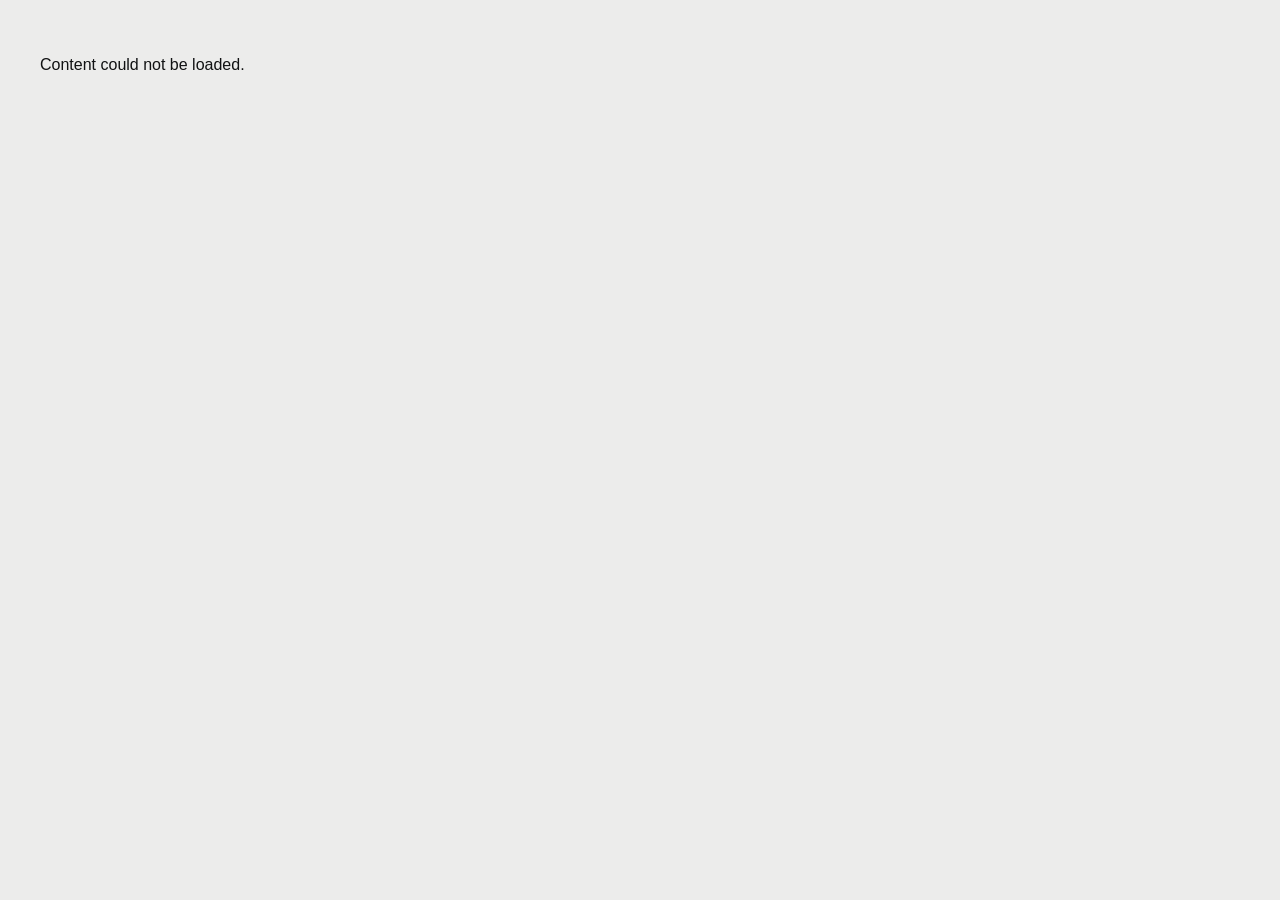
==== index.html @ 420d74ee "Add files via upload" ====
<!doctype html>
<html lang="zh-CN">
  <head>
    <meta charset="UTF-8" />
    <meta name="viewport" content="width=device-width, initial-scale=1.0" />
    <title>竺亦成 · Film & AI Visual Portfolio</title>
    <link rel="stylesheet" href="styles.css" />
  </head>
  <body>
    <div class="desktop-only-message"><span>YICHENG ZHU</span><p>作品集桌面版正在展示中，移动端版本将在下一阶段适配。</p></div>
    <main id="home"></main>
    <script src="app.js"></script>
  </body>
</html>
---- styles.css ----
:root{--paper:#ececeb;--ink:#111213;--muted:#777778;--line:rgba(17,18,19,.14);--red:#c01319;--dark:#101213}*{box-sizing:border-box}html{scroll-behavior:smooth;background:var(--paper)}body{margin:0;background:var(--paper);color:var(--ink);font-family:Arial,"Helvetica Neue","PingFang SC","Microsoft YaHei",sans-serif}a{color:inherit;text-decoration:none}img,video{display:block;width:100%}.grid-lines{background-image:linear-gradient(to right,transparent calc(25% - .5px),var(--line) 25%,transparent calc(25% + .5px)),linear-gradient(to right,transparent calc(50% - .5px),var(--line) 50%,transparent calc(50% + .5px)),linear-gradient(to right,transparent calc(75% - .5px),var(--line) 75%,transparent calc(75% + .5px))}.blur-letter{color:var(--red);text-shadow:0 0 10px rgba(192,19,25,.58)}.site-header{height:82px;padding:0 5.8vw;border-bottom:1px solid var(--line);display:grid;grid-template-columns:1fr auto 1fr;align-items:center;position:sticky;top:0;z-index:30;background-color:rgba(236,236,235,.92);backdrop-filter:blur(16px);font-size:11px;letter-spacing:.28em}.site-name{font-weight:700}.site-header nav{display:flex;gap:34px}.site-header nav a:hover{color:var(--red)}.edition{justify-self:end;color:var(--muted)}.hero{min-height:calc(100vh - 82px);position:relative;padding:7vh 5.8vw 5vh;border-bottom:1px solid var(--line);overflow:hidden}.hero::after{content:"";position:absolute;inset:27% 5.8vw auto auto;width:13vw;height:1px;background:var(--ink)}.hero-kicker,.hero-number,.hero-subtitle,.section-heading p,.project-meta,.project-status,.experience-note,.contact-section>p{font-size:11px;line-height:1.5;letter-spacing:.38em;text-transform:uppercase}.hero-kicker{margin-left:25%}.hero-number{position:absolute;right:5.8vw;top:7vh}.hero h1{margin:14vh 0 0;font-size:clamp(86px,13.4vw,230px);line-height:.78;font-weight:400;letter-spacing:.04em;white-space:nowrap}.hero-bottom{position:absolute;left:5.8vw;right:5.8vw;bottom:9vh;display:grid;grid-template-columns:1fr 1fr;gap:7vw}.hero-subtitle{align-self:end}.hero-intro{max-width:600px}.hero-intro p{margin:0 0 12px;font-size:12px;line-height:1.8;letter-spacing:.15em}.hero-intro p:last-child{color:var(--muted)}.scroll-cue{position:absolute;right:5.8vw;bottom:3vh;font-size:9px;letter-spacing:.3em;color:var(--muted)}.work-section{border-bottom:1px solid var(--line)}.section-heading{min-height:54vh;padding:8vh 5.8vw;border-bottom:1px solid var(--line);position:relative}.section-heading h2{margin:10vh 0 0 25%;font-size:clamp(54px,6.5vw,110px);line-height:.96;font-weight:400;letter-spacing:-.04em}.section-heading span{position:absolute;right:5.8vw;bottom:8vh;font-size:9px;letter-spacing:.32em;color:var(--muted)}.project-card{padding:8vh 5.8vw 10vh;border-bottom:1px solid var(--line);position:relative}.project-index{position:absolute;top:8vh;left:5.8vw;font-size:13px;letter-spacing:.35em}.project-meta{display:flex;justify-content:space-between;padding-left:25%;margin-bottom:26px}.project-visual{display:block;margin-left:12.5%;height:min(60vw,760px);position:relative;overflow:hidden;background:#151719}.project-visual img{width:100%;height:100%;object-fit:cover;transition:transform .8s cubic-bezier(.2,.8,.2,1),filter .5s ease}.project-visual:hover img{transform:scale(1.015);filter:brightness(.78)}.project-hover{position:absolute;inset:auto 26px 24px auto;padding:13px 16px;background:rgba(236,236,235,.94);font-size:9px;letter-spacing:.28em;opacity:0;transform:translateY(8px);transition:.3s ease}.project-visual:hover .project-hover{opacity:1;transform:translateY(0)}.project-copy{margin:42px 0 0 12.5%;display:grid;grid-template-columns:1fr 1fr;gap:8vw}.project-copy h3{margin:12px 0 0;font-size:clamp(48px,6vw,96px);font-weight:400;line-height:.92}.project-title-en{margin:15px 0 0;font-size:11px;letter-spacing:.35em}.project-summary{max-width:580px;font-size:13px;line-height:1.8;letter-spacing:.09em}.project-summary p{margin:0 0 13px}.project-summary p:nth-child(2){color:var(--muted)}.project-role{padding-top:16px;font-size:9px;letter-spacing:.24em;border-top:1px solid var(--line)}.project-status{color:var(--red)}.project-placeholder{width:100%;height:100%;display:flex;align-items:center;justify-content:center;gap:4vw;color:#e6dfd3;background:radial-gradient(circle at 55% 55%,#502016 0,#171312 36%,#090a0a 75%);font-family:"STKaiti","KaiTi",serif;font-size:clamp(62px,10vw,160px);letter-spacing:.05em}.about-section{min-height:108vh;display:grid;grid-template-columns:1fr 1fr 1fr 1fr;padding:8vh 5.8vw;position:relative;border-bottom:1px solid var(--line)}.about-heading{grid-column:1/3}.about-heading>p{font-size:11px;letter-spacing:.38em}.about-heading h2{margin:8vh 0 0;font-size:clamp(56px,6vw,104px);font-weight:400;line-height:.95}.portrait-frame{grid-column:1/2;margin:10vh 2.5vw 0 0;align-self:start}.portrait-frame img{aspect-ratio:3/4;object-fit:cover;filter:grayscale(1)}.about-copy{grid-column:2/4;margin:10vh 3vw 0;max-width:720px}.about-copy>p{font-size:13px;line-height:2;letter-spacing:.13em;margin:0 0 24px}.about-name{font-size:27px!important;letter-spacing:.2em!important}.about-name span{display:block;margin-top:7px;font-family:"Songti SC",serif}.capabilities{display:flex;flex-wrap:wrap;gap:9px;padding-top:20px}.capabilities span{border:1px solid var(--line);padding:11px 13px;font-size:8px;letter-spacing:.2em}.experience-note{grid-column:4;align-self:end;border-top:1px solid var(--ink);padding-top:14px}.experience-note p{letter-spacing:.22em;line-height:1.8}.contact-section{min-height:88vh;padding:8vh 5.8vw;position:relative}.contact-section h2{margin:15vh 0 0;font-size:clamp(70px,10vw,170px);line-height:.88;font-weight:400;letter-spacing:-.04em}.contact-placeholder{position:absolute;right:5.8vw;bottom:9vh;border-bottom:1px solid var(--muted);padding-bottom:8px;font-size:11px;letter-spacing:.28em;color:var(--muted)}.site-footer{height:76px;border-top:1px solid var(--line);padding:0 5.8vw;display:grid;grid-template-columns:1fr 1fr 1fr;align-items:center;font-size:8px;letter-spacing:.26em;color:var(--muted)}.site-footer span:nth-child(2){text-align:center}.site-footer a{text-align:right}.project-page{min-height:100vh;background:var(--paper)}.project-header{height:82px;padding:0 5.8vw;display:grid;grid-template-columns:1fr 1fr 1fr;align-items:center;border-bottom:1px solid var(--line);font-size:9px;letter-spacing:.28em;position:sticky;top:0;z-index:20;background:rgba(236,236,235,.93);backdrop-filter:blur(16px)}.project-header a:nth-child(2){text-align:center}.project-header span{text-align:right;color:var(--muted)}.project-hero{min-height:70vh;padding:7vh 5.8vw;position:relative;border-bottom:1px solid var(--line)}.project-hero-number,.project-hero-status{font-size:10px;letter-spacing:.34em}.project-hero-number{position:absolute;right:5.8vw;top:7vh}.project-hero-status{color:var(--red)}.project-hero h1{margin:14vh 0 0;font-size:clamp(88px,13vw,220px);font-weight:400;line-height:.78;letter-spacing:-.03em}.project-hero-en{margin:28px 0 0;font-size:14px;letter-spacing:.48em}.project-hero-copy{position:absolute;left:55%;right:22%;bottom:7vh;font-size:12px;line-height:1.9;letter-spacing:.1em}.project-hero-copy p{margin:0 0 10px}.project-hero-copy p:last-child{color:var(--muted)}.project-hero-role{position:absolute;right:5.8vw;bottom:7vh;width:13%;font-size:8px;line-height:2;letter-spacing:.22em}.project-feature{padding:7vh 5.8vw;border-bottom:1px solid var(--line)}.project-feature img,.project-feature video{width:100%;max-height:86vh;object-fit:cover;background:#070808}.project-gallery{padding:9vh 5.8vw}.gallery-label{margin-bottom:8vh;font-size:9px;letter-spacing:.35em}.project-gallery figure{margin:0 0 8vh}.project-gallery figure:nth-child(even){margin-left:8%}.project-gallery figure:nth-child(odd){margin-right:8%}.next-project{min-height:60vh;padding:8vh 5.8vw;display:flex;flex-direction:column;justify-content:space-between;border-top:1px solid var(--line)}.next-project p{font-size:9px;letter-spacing:.35em}.next-project a{font-size:clamp(54px,7vw,120px);line-height:.96}.next-project a span{display:block;margin-top:20px;font-size:11px;letter-spacing:.35em;color:var(--muted)}.desktop-only-message{display:none}@media(max-width:1023px){body>main>*:not(.desktop-only-message){display:none!important}.desktop-only-message{display:flex;min-height:100vh;padding:28px;flex-direction:column;justify-content:space-between;font-size:12px;letter-spacing:.16em}.desktop-only-message p{max-width:300px;line-height:2}}@media(prefers-reduced-motion:reduce){html{scroll-behavior:auto}*,*:before,*:after{transition-duration:.01ms!important}}
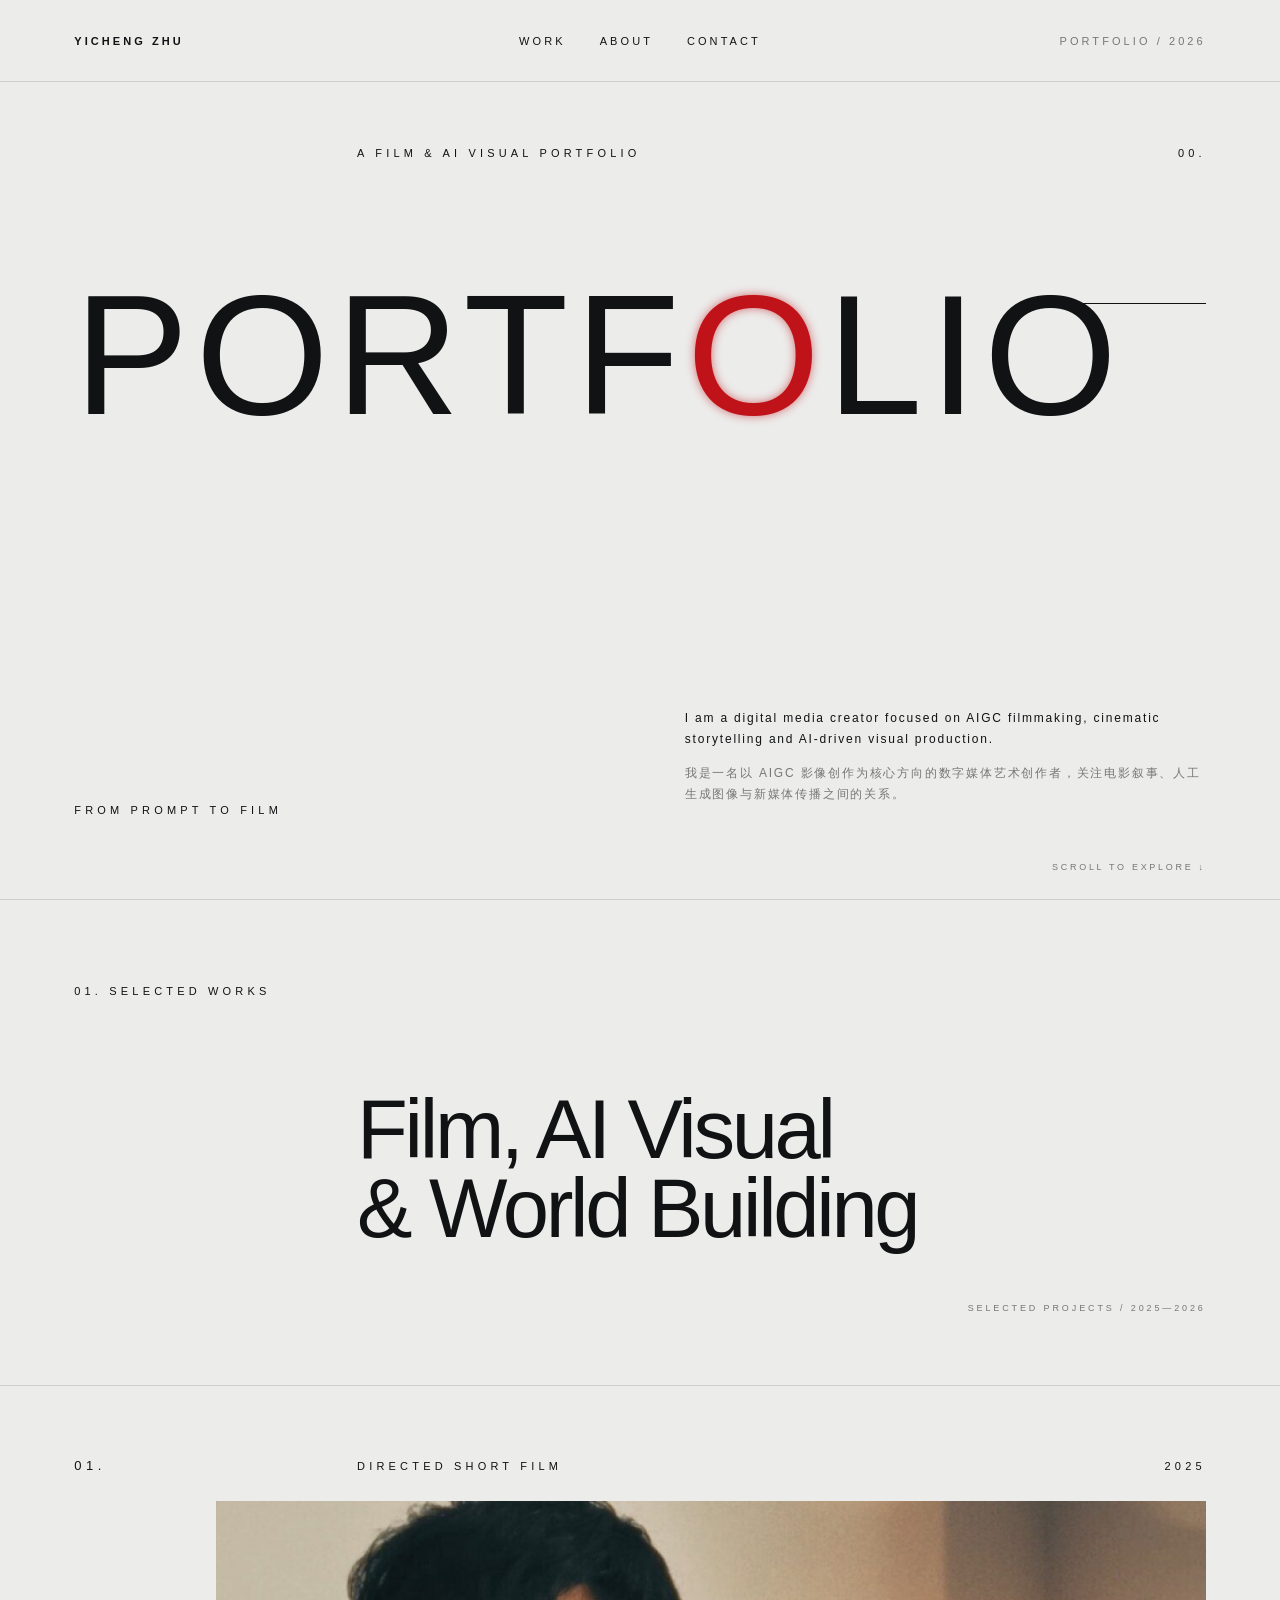
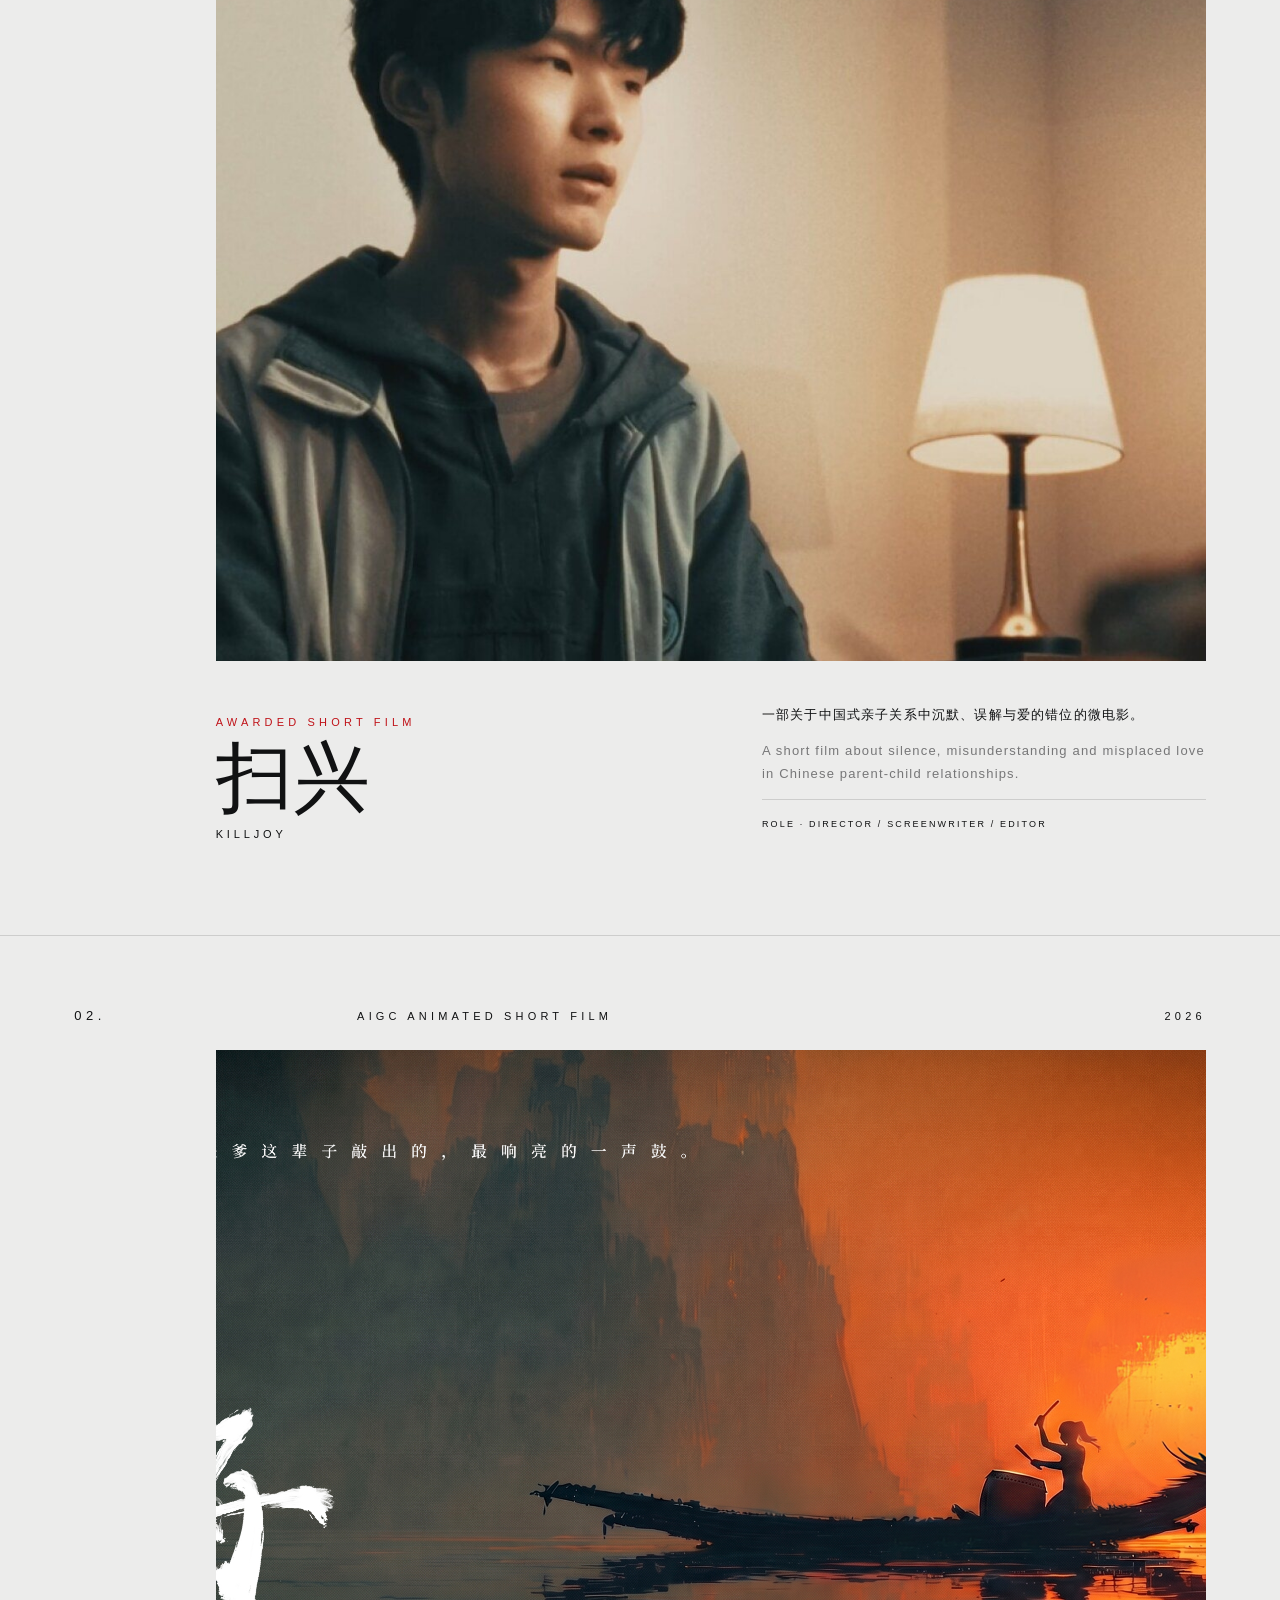
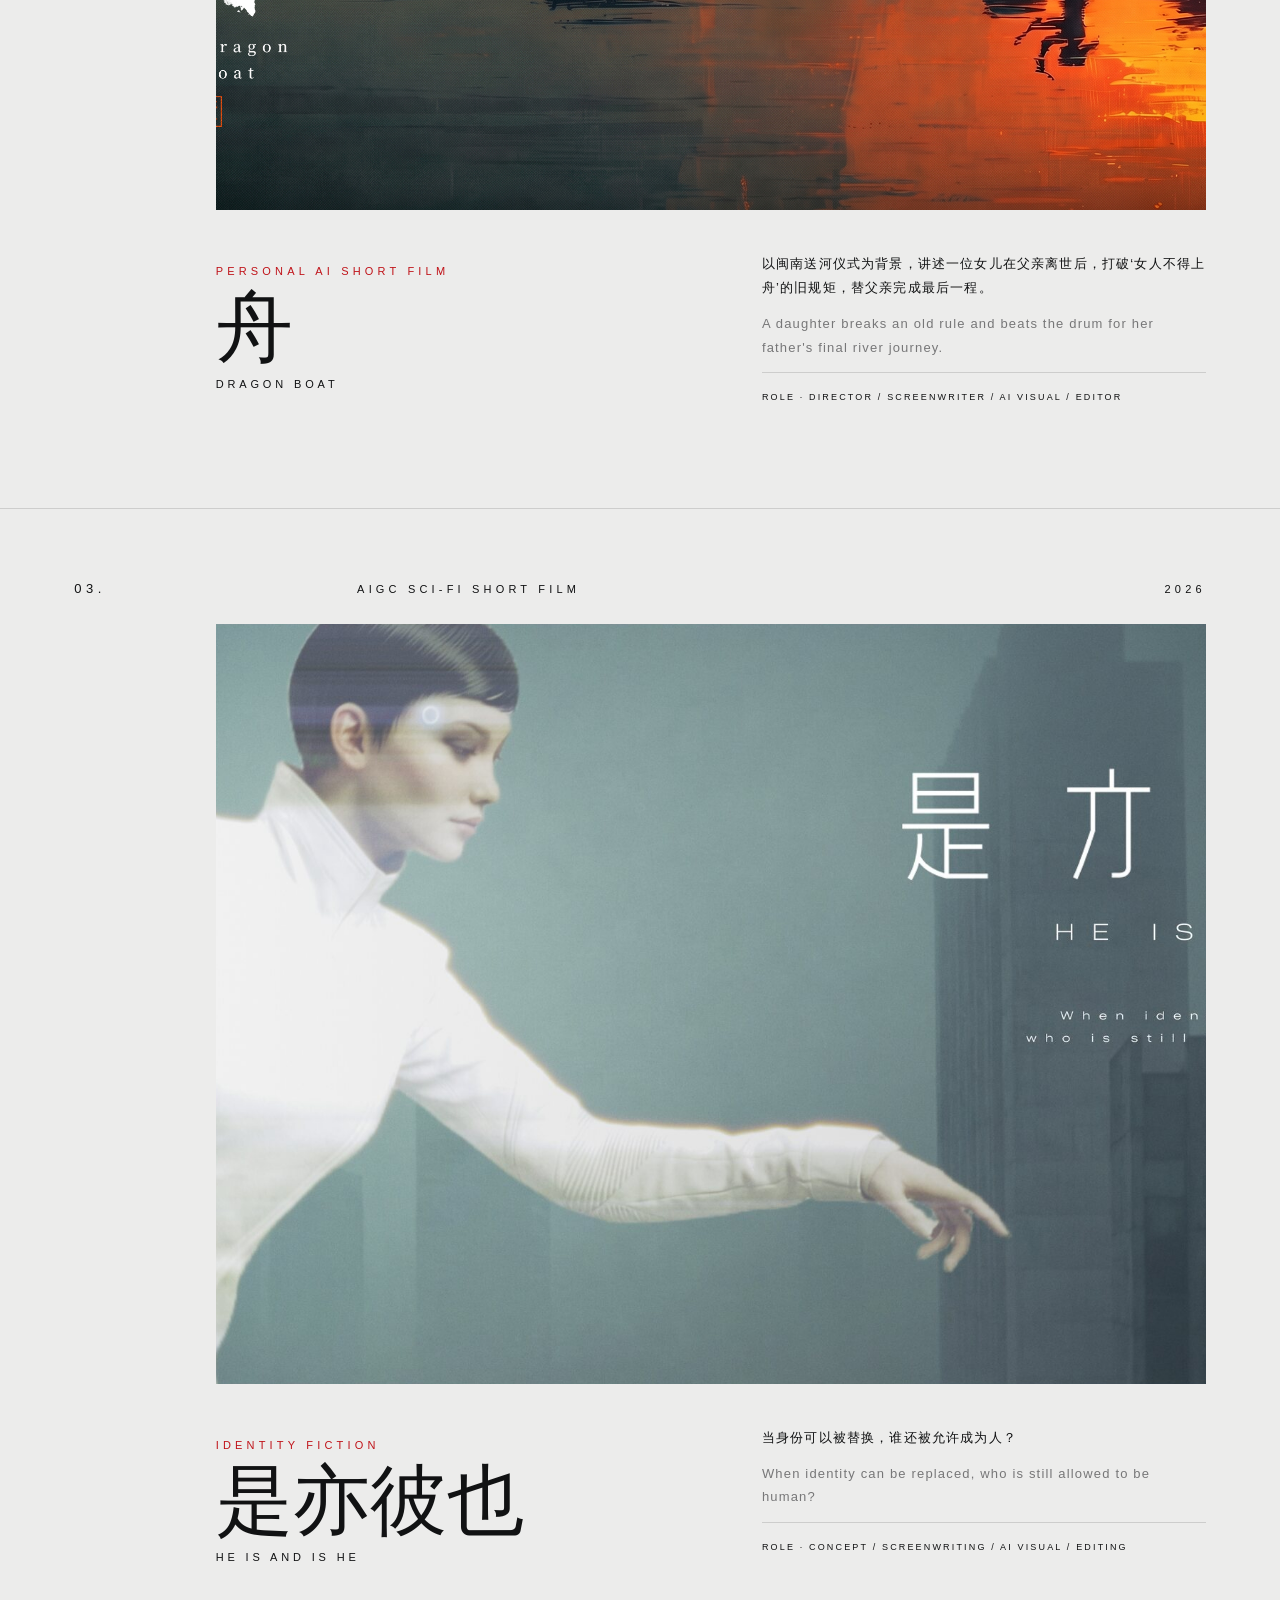
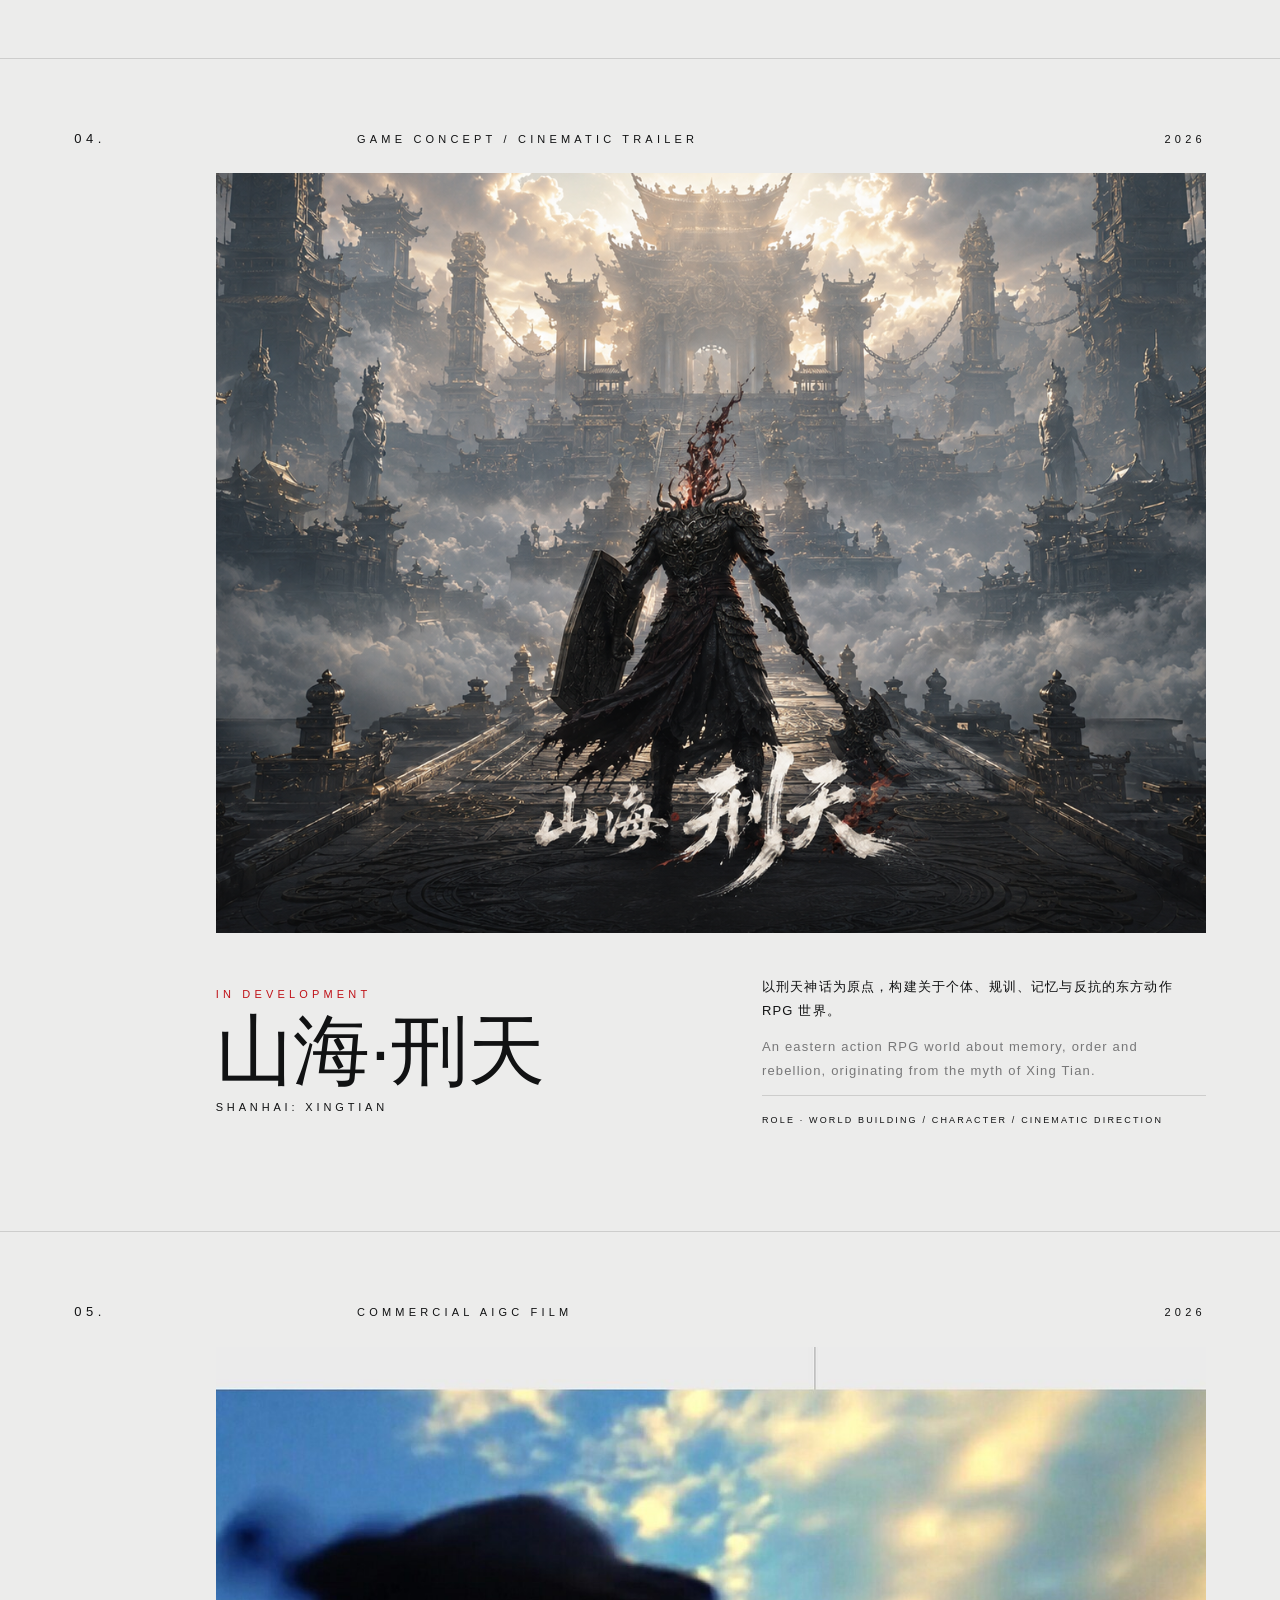
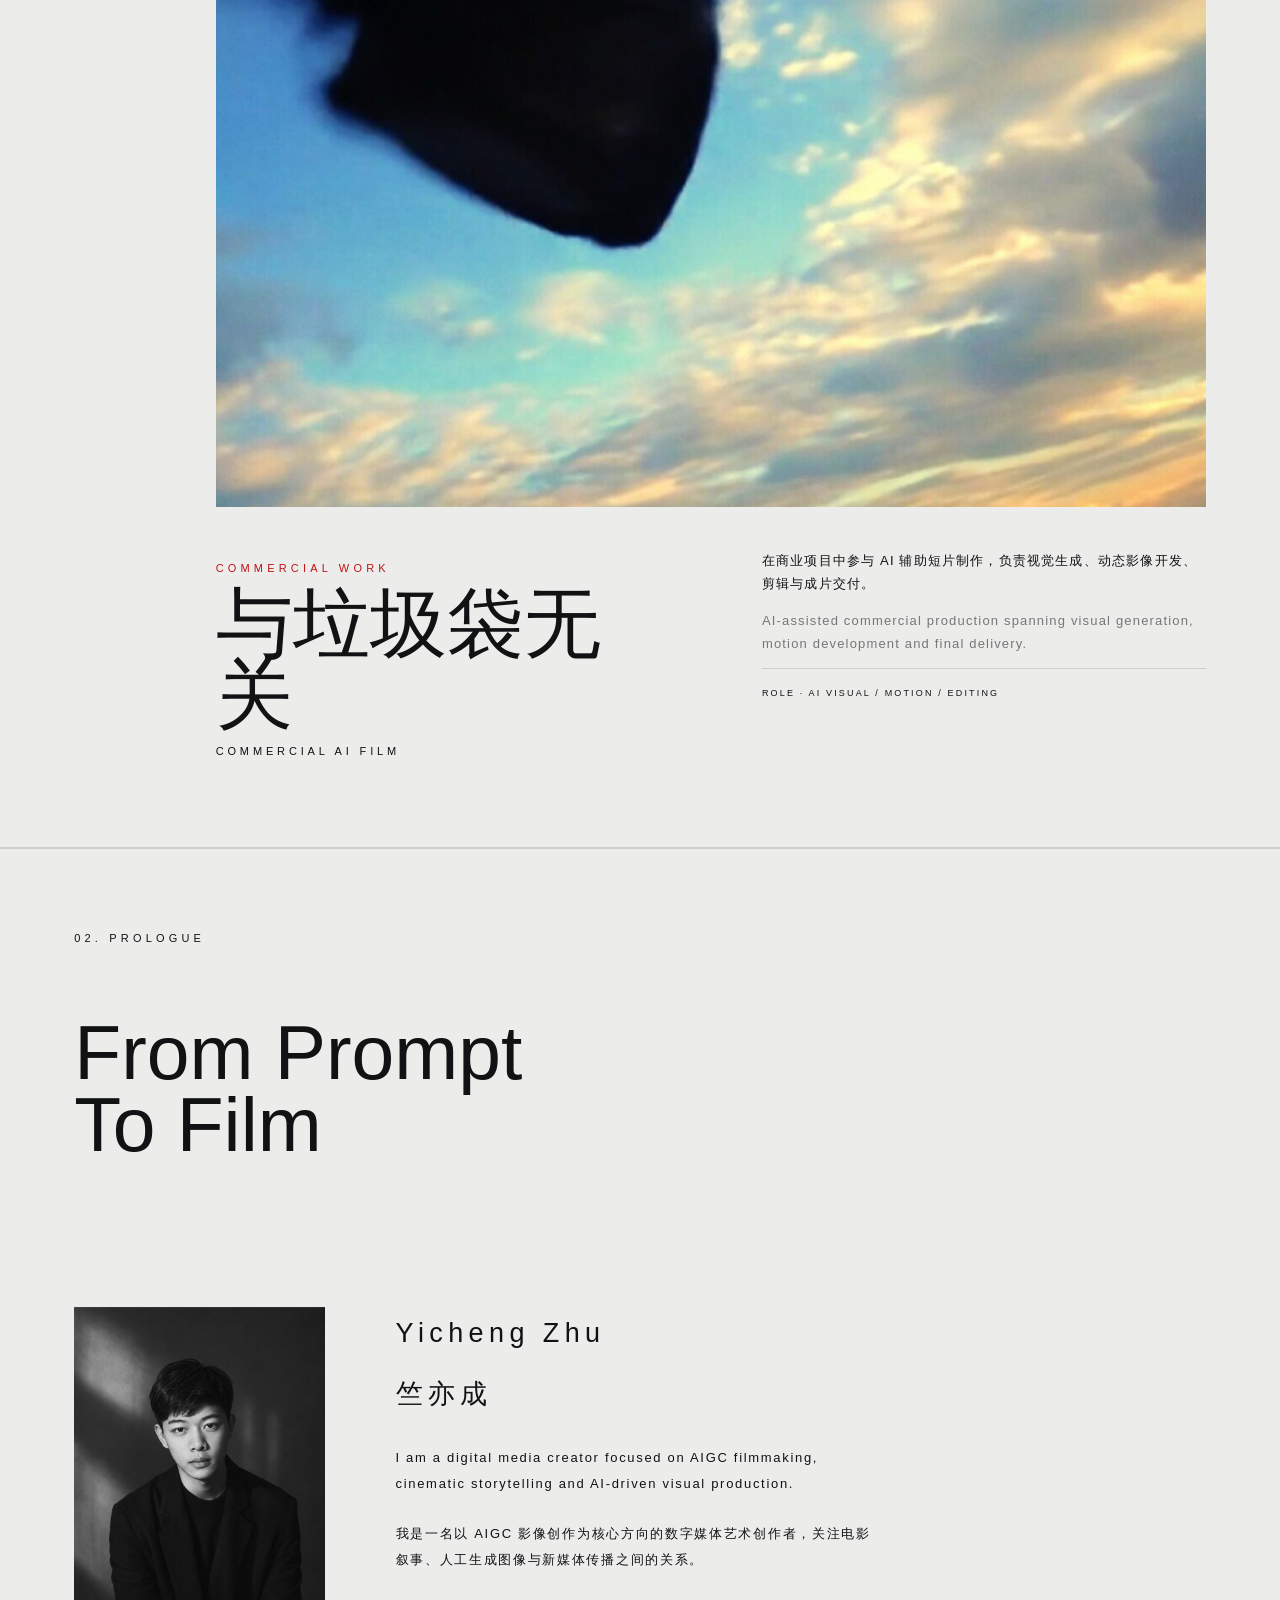
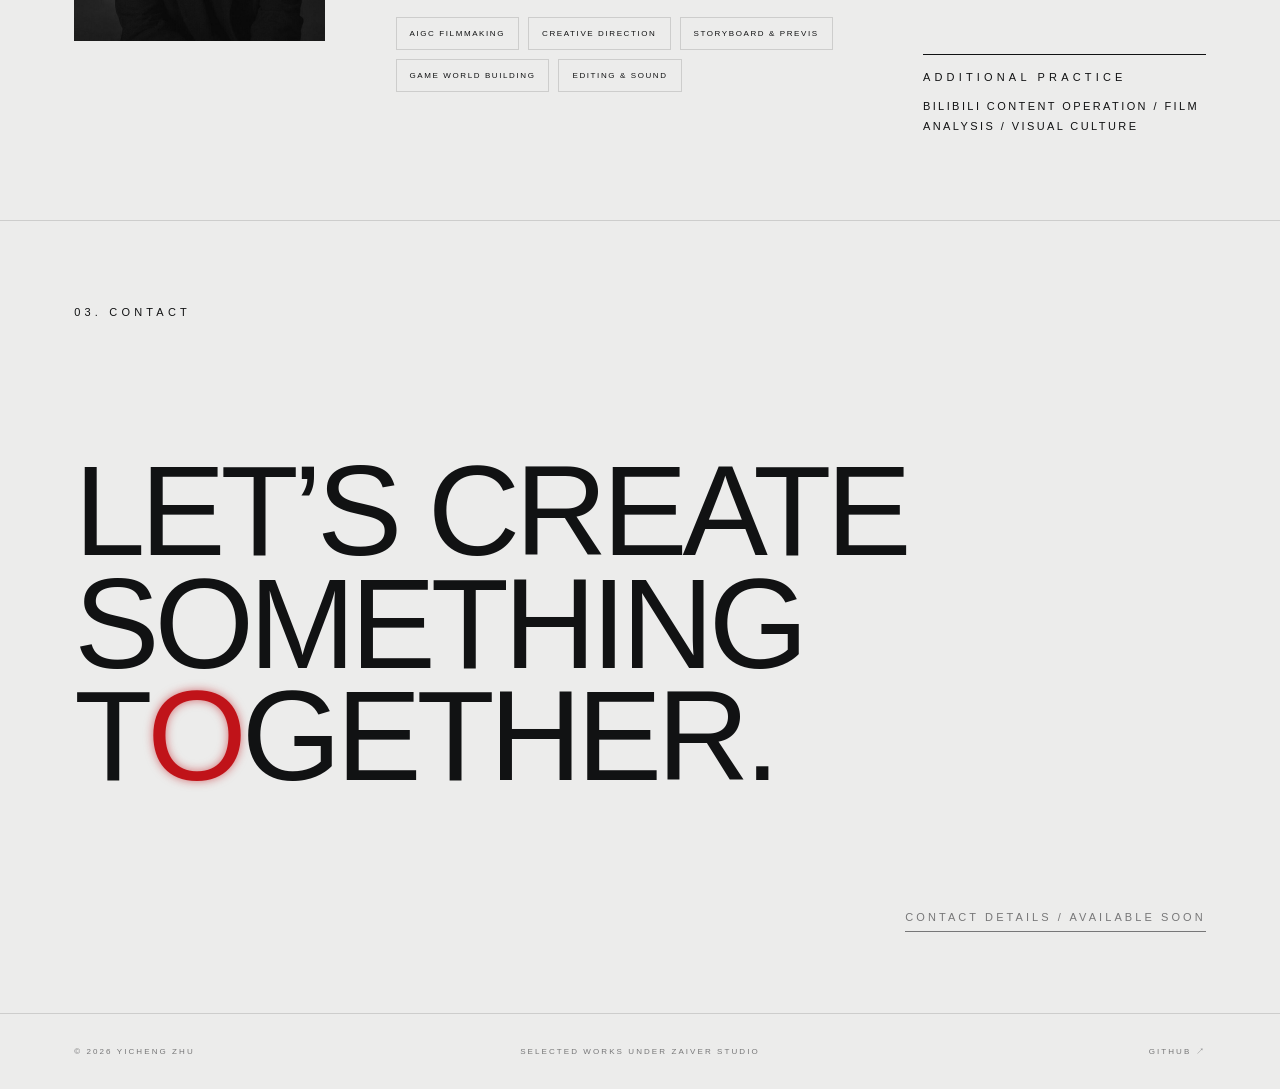
==== commit 4ebe30df: "Update index.html" ====
--- a/index.html
+++ b/index.html
@@ -9,6 +9,6 @@
   <body>
     <div class="desktop-only-message"><span>YICHENG ZHU</span><p>作品集桌面版正在展示中，移动端版本将在下一阶段适配。</p></div>
     <main id="home"></main>
-    <script src="app.js"></script>
+    <script src="app.js?v=2"></script>
   </body>
 </html>
--- a/styles.css
+++ b/styles.css
@@ -1 +1,18 @@
 :root{--paper:#ececeb;--ink:#111213;--muted:#777778;--line:rgba(17,18,19,.14);--red:#c01319;--dark:#101213}*{box-sizing:border-box}html{scroll-behavior:smooth;background:var(--paper)}body{margin:0;background:var(--paper);color:var(--ink);font-family:Arial,"Helvetica Neue","PingFang SC","Microsoft YaHei",sans-serif}a{color:inherit;text-decoration:none}img,video{display:block;width:100%}.grid-lines{background-image:linear-gradient(to right,transparent calc(25% - .5px),var(--line) 25%,transparent calc(25% + .5px)),linear-gradient(to right,transparent calc(50% - .5px),var(--line) 50%,transparent calc(50% + .5px)),linear-gradient(to right,transparent calc(75% - .5px),var(--line) 75%,transparent calc(75% + .5px))}.blur-letter{color:var(--red);text-shadow:0 0 10px rgba(192,19,25,.58)}.site-header{height:82px;padding:0 5.8vw;border-bottom:1px solid var(--line);display:grid;grid-template-columns:1fr auto 1fr;align-items:center;position:sticky;top:0;z-index:30;background-color:rgba(236,236,235,.92);backdrop-filter:blur(16px);font-size:11px;letter-spacing:.28em}.site-name{font-weight:700}.site-header nav{display:flex;gap:34px}.site-header nav a:hover{color:var(--red)}.edition{justify-self:end;color:var(--muted)}.hero{min-height:calc(100vh - 82px);position:relative;padding:7vh 5.8vw 5vh;border-bottom:1px solid var(--line);overflow:hidden}.hero::after{content:"";position:absolute;inset:27% 5.8vw auto auto;width:13vw;height:1px;background:var(--ink)}.hero-kicker,.hero-number,.hero-subtitle,.section-heading p,.project-meta,.project-status,.experience-note,.contact-section>p{font-size:11px;line-height:1.5;letter-spacing:.38em;text-transform:uppercase}.hero-kicker{margin-left:25%}.hero-number{position:absolute;right:5.8vw;top:7vh}.hero h1{margin:14vh 0 0;font-size:clamp(86px,13.4vw,230px);line-height:.78;font-weight:400;letter-spacing:.04em;white-space:nowrap}.hero-bottom{position:absolute;left:5.8vw;right:5.8vw;bottom:9vh;display:grid;grid-template-columns:1fr 1fr;gap:7vw}.hero-subtitle{align-self:end}.hero-intro{max-width:600px}.hero-intro p{margin:0 0 12px;font-size:12px;line-height:1.8;letter-spacing:.15em}.hero-intro p:last-child{color:var(--muted)}.scroll-cue{position:absolute;right:5.8vw;bottom:3vh;font-size:9px;letter-spacing:.3em;color:var(--muted)}.work-section{border-bottom:1px solid var(--line)}.section-heading{min-height:54vh;padding:8vh 5.8vw;border-bottom:1px solid var(--line);position:relative}.section-heading h2{margin:10vh 0 0 25%;font-size:clamp(54px,6.5vw,110px);line-height:.96;font-weight:400;letter-spacing:-.04em}.section-heading span{position:absolute;right:5.8vw;bottom:8vh;font-size:9px;letter-spacing:.32em;color:var(--muted)}.project-card{padding:8vh 5.8vw 10vh;border-bottom:1px solid var(--line);position:relative}.project-index{position:absolute;top:8vh;left:5.8vw;font-size:13px;letter-spacing:.35em}.project-meta{display:flex;justify-content:space-between;padding-left:25%;margin-bottom:26px}.project-visual{display:block;margin-left:12.5%;height:min(60vw,760px);position:relative;overflow:hidden;background:#151719}.project-visual img{width:100%;height:100%;object-fit:cover;transition:transform .8s cubic-bezier(.2,.8,.2,1),filter .5s ease}.project-visual:hover img{transform:scale(1.015);filter:brightness(.78)}.project-hover{position:absolute;inset:auto 26px 24px auto;padding:13px 16px;background:rgba(236,236,235,.94);font-size:9px;letter-spacing:.28em;opacity:0;transform:translateY(8px);transition:.3s ease}.project-visual:hover .project-hover{opacity:1;transform:translateY(0)}.project-copy{margin:42px 0 0 12.5%;display:grid;grid-template-columns:1fr 1fr;gap:8vw}.project-copy h3{margin:12px 0 0;font-size:clamp(48px,6vw,96px);font-weight:400;line-height:.92}.project-title-en{margin:15px 0 0;font-size:11px;letter-spacing:.35em}.project-summary{max-width:580px;font-size:13px;line-height:1.8;letter-spacing:.09em}.project-summary p{margin:0 0 13px}.project-summary p:nth-child(2){color:var(--muted)}.project-role{padding-top:16px;font-size:9px;letter-spacing:.24em;border-top:1px solid var(--line)}.project-status{color:var(--red)}.project-placeholder{width:100%;height:100%;display:flex;align-items:center;justify-content:center;gap:4vw;color:#e6dfd3;background:radial-gradient(circle at 55% 55%,#502016 0,#171312 36%,#090a0a 75%);font-family:"STKaiti","KaiTi",serif;font-size:clamp(62px,10vw,160px);letter-spacing:.05em}.about-section{min-height:108vh;display:grid;grid-template-columns:1fr 1fr 1fr 1fr;padding:8vh 5.8vw;position:relative;border-bottom:1px solid var(--line)}.about-heading{grid-column:1/3}.about-heading>p{font-size:11px;letter-spacing:.38em}.about-heading h2{margin:8vh 0 0;font-size:clamp(56px,6vw,104px);font-weight:400;line-height:.95}.portrait-frame{grid-column:1/2;margin:10vh 2.5vw 0 0;align-self:start}.portrait-frame img{aspect-ratio:3/4;object-fit:cover;filter:grayscale(1)}.about-copy{grid-column:2/4;margin:10vh 3vw 0;max-width:720px}.about-copy>p{font-size:13px;line-height:2;letter-spacing:.13em;margin:0 0 24px}.about-name{font-size:27px!important;letter-spacing:.2em!important}.about-name span{display:block;margin-top:7px;font-family:"Songti SC",serif}.capabilities{display:flex;flex-wrap:wrap;gap:9px;padding-top:20px}.capabilities span{border:1px solid var(--line);padding:11px 13px;font-size:8px;letter-spacing:.2em}.experience-note{grid-column:4;align-self:end;border-top:1px solid var(--ink);padding-top:14px}.experience-note p{letter-spacing:.22em;line-height:1.8}.contact-section{min-height:88vh;padding:8vh 5.8vw;position:relative}.contact-section h2{margin:15vh 0 0;font-size:clamp(70px,10vw,170px);line-height:.88;font-weight:400;letter-spacing:-.04em}.contact-placeholder{position:absolute;right:5.8vw;bottom:9vh;border-bottom:1px solid var(--muted);padding-bottom:8px;font-size:11px;letter-spacing:.28em;color:var(--muted)}.site-footer{height:76px;border-top:1px solid var(--line);padding:0 5.8vw;display:grid;grid-template-columns:1fr 1fr 1fr;align-items:center;font-size:8px;letter-spacing:.26em;color:var(--muted)}.site-footer span:nth-child(2){text-align:center}.site-footer a{text-align:right}.project-page{min-height:100vh;background:var(--paper)}.project-header{height:82px;padding:0 5.8vw;display:grid;grid-template-columns:1fr 1fr 1fr;align-items:center;border-bottom:1px solid var(--line);font-size:9px;letter-spacing:.28em;position:sticky;top:0;z-index:20;background:rgba(236,236,235,.93);backdrop-filter:blur(16px)}.project-header a:nth-child(2){text-align:center}.project-header span{text-align:right;color:var(--muted)}.project-hero{min-height:70vh;padding:7vh 5.8vw;position:relative;border-bottom:1px solid var(--line)}.project-hero-number,.project-hero-status{font-size:10px;letter-spacing:.34em}.project-hero-number{position:absolute;right:5.8vw;top:7vh}.project-hero-status{color:var(--red)}.project-hero h1{margin:14vh 0 0;font-size:clamp(88px,13vw,220px);font-weight:400;line-height:.78;letter-spacing:-.03em}.project-hero-en{margin:28px 0 0;font-size:14px;letter-spacing:.48em}.project-hero-copy{position:absolute;left:55%;right:22%;bottom:7vh;font-size:12px;line-height:1.9;letter-spacing:.1em}.project-hero-copy p{margin:0 0 10px}.project-hero-copy p:last-child{color:var(--muted)}.project-hero-role{position:absolute;right:5.8vw;bottom:7vh;width:13%;font-size:8px;line-height:2;letter-spacing:.22em}.project-feature{padding:7vh 5.8vw;border-bottom:1px solid var(--line)}.project-feature img,.project-feature video{width:100%;max-height:86vh;object-fit:cover;background:#070808}.project-gallery{padding:9vh 5.8vw}.gallery-label{margin-bottom:8vh;font-size:9px;letter-spacing:.35em}.project-gallery figure{margin:0 0 8vh}.project-gallery figure:nth-child(even){margin-left:8%}.project-gallery figure:nth-child(odd){margin-right:8%}.next-project{min-height:60vh;padding:8vh 5.8vw;display:flex;flex-direction:column;justify-content:space-between;border-top:1px solid var(--line)}.next-project p{font-size:9px;letter-spacing:.35em}.next-project a{font-size:clamp(54px,7vw,120px);line-height:.96}.next-project a span{display:block;margin-top:20px;font-size:11px;letter-spacing:.35em;color:var(--muted)}.desktop-only-message{display:none}@media(max-width:1023px){body>main>*:not(.desktop-only-message){display:none!important}.desktop-only-message{display:flex;min-height:100vh;padding:28px;flex-direction:column;justify-content:space-between;font-size:12px;letter-spacing:.16em}.desktop-only-message p{max-width:300px;line-height:2}}@media(prefers-reduced-motion:reduce){html{scroll-behavior:auto}*,*:before,*:after{transition-duration:.01ms!important}}
+/* Interactive layer */
+:root{--pointer-x:50vw;--pointer-y:50vh}
+body{opacity:1;transition:opacity .7s ease}
+body.page-ready{opacity:1}
+.reveal{opacity:0;transform:translateY(28px);transition:opacity .9s ease,transform .9s cubic-bezier(.2,.8,.2,1)}
+.reveal.is-visible{opacity:1;transform:none}
+.project-visual::after{content:"";position:absolute;inset:0;background:linear-gradient(115deg,transparent 30%,rgba(255,255,255,.22) 48%,transparent 64%);transform:translateX(-120%);transition:transform .9s ease;pointer-events:none}
+.project-visual:hover::after{transform:translateX(120%)}
+.project-visual img{transform:translate(calc(var(--mx,0) * -8px),calc(var(--my,0) * -8px)) scale(1.02);transition:transform .7s cubic-bezier(.2,.8,.2,1),filter .5s ease}
+.project-visual:hover img{transform:translate(calc(var(--mx,0) * -12px),calc(var(--my,0) * -12px)) scale(1.06);filter:brightness(.7)}
+.external-film{min-height:min(60vw,760px);display:flex;flex-direction:column;align-items:center;justify-content:center;gap:24px;background:#111;color:#ececeb;transition:background .4s ease}
+.external-film:hover{background:var(--red)}
+.external-film span{font-size:9px;letter-spacing:.35em;color:rgba(236,236,235,.55)}
+.external-film strong{font-size:clamp(48px,7vw,110px);font-weight:400;letter-spacing:-.04em}
+.media-placeholder{position:relative;display:block;min-height:min(60vw,760px);overflow:hidden}
+.media-placeholder>span{position:absolute;right:24px;bottom:20px;padding:12px 14px;background:rgba(236,236,235,.94);font-size:9px;letter-spacing:.25em}
+.media-placeholder:hover .project-placeholder{filter:brightness(.8)}
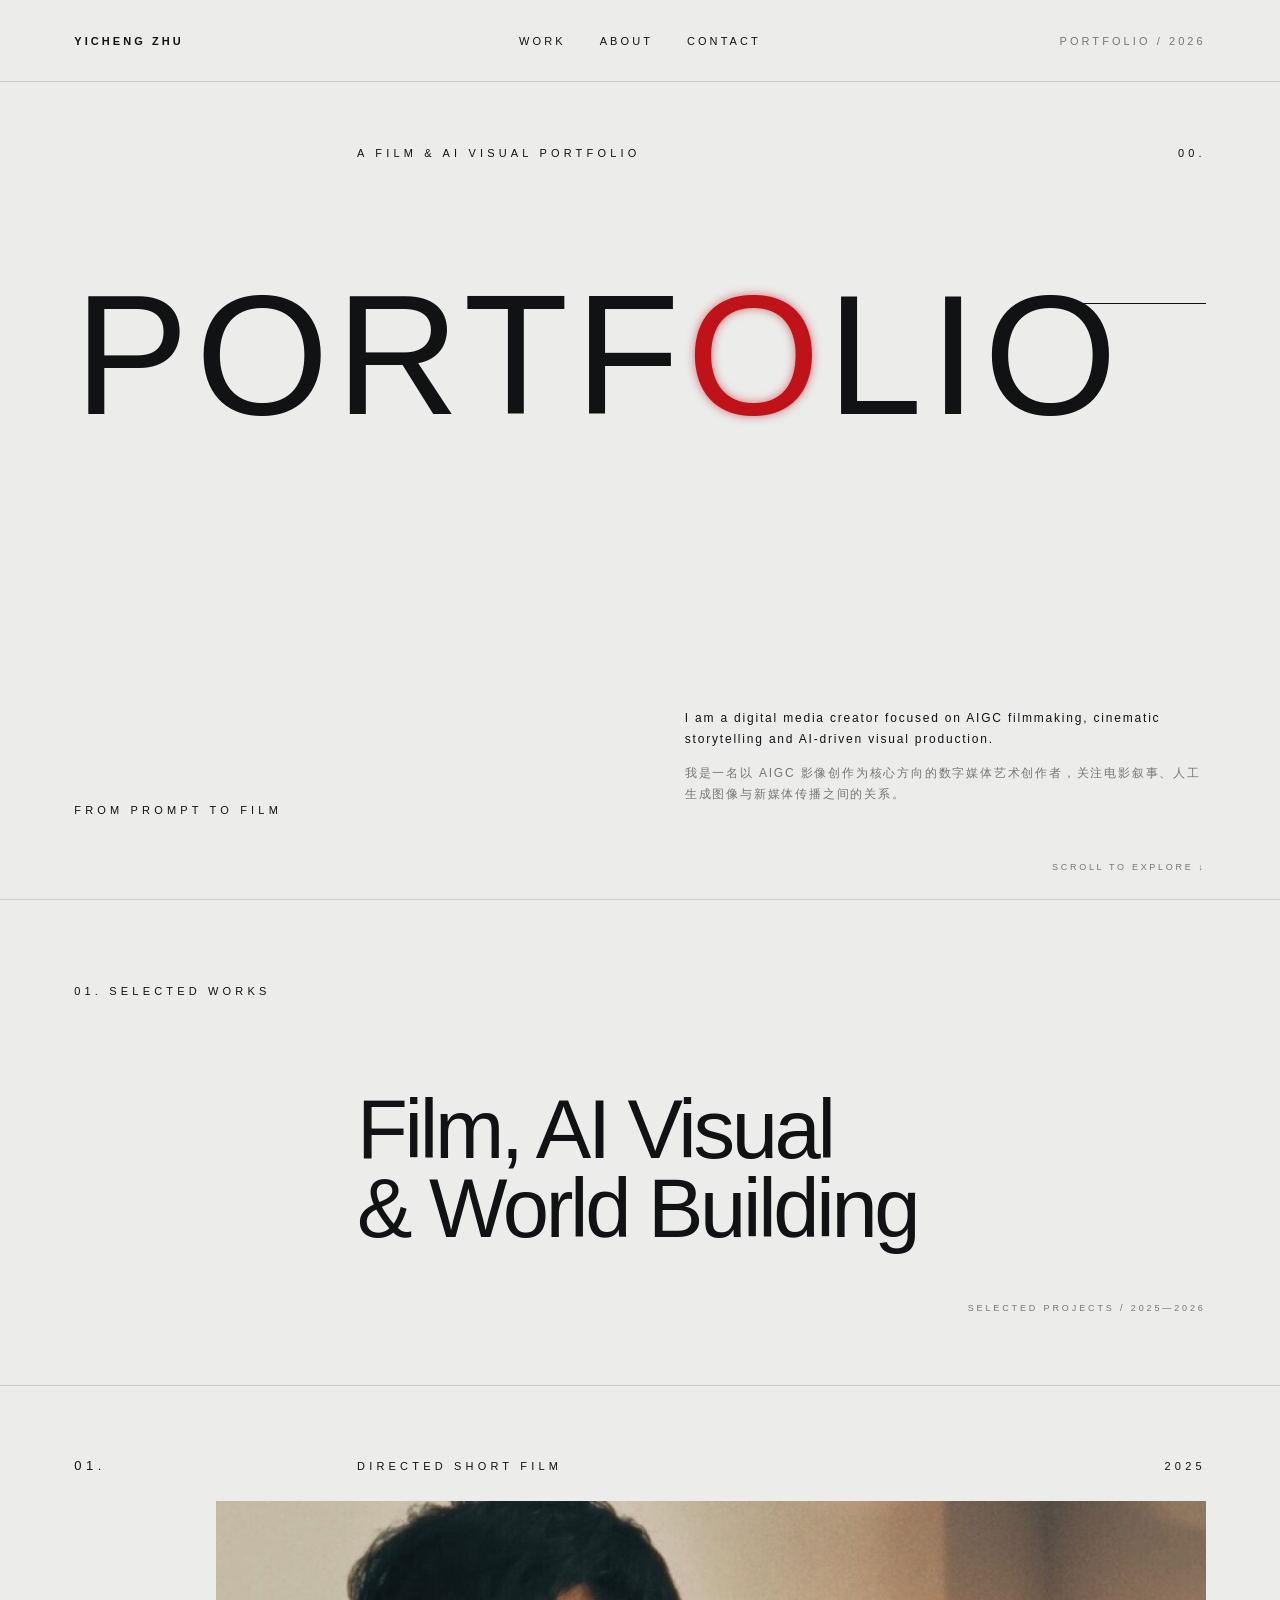
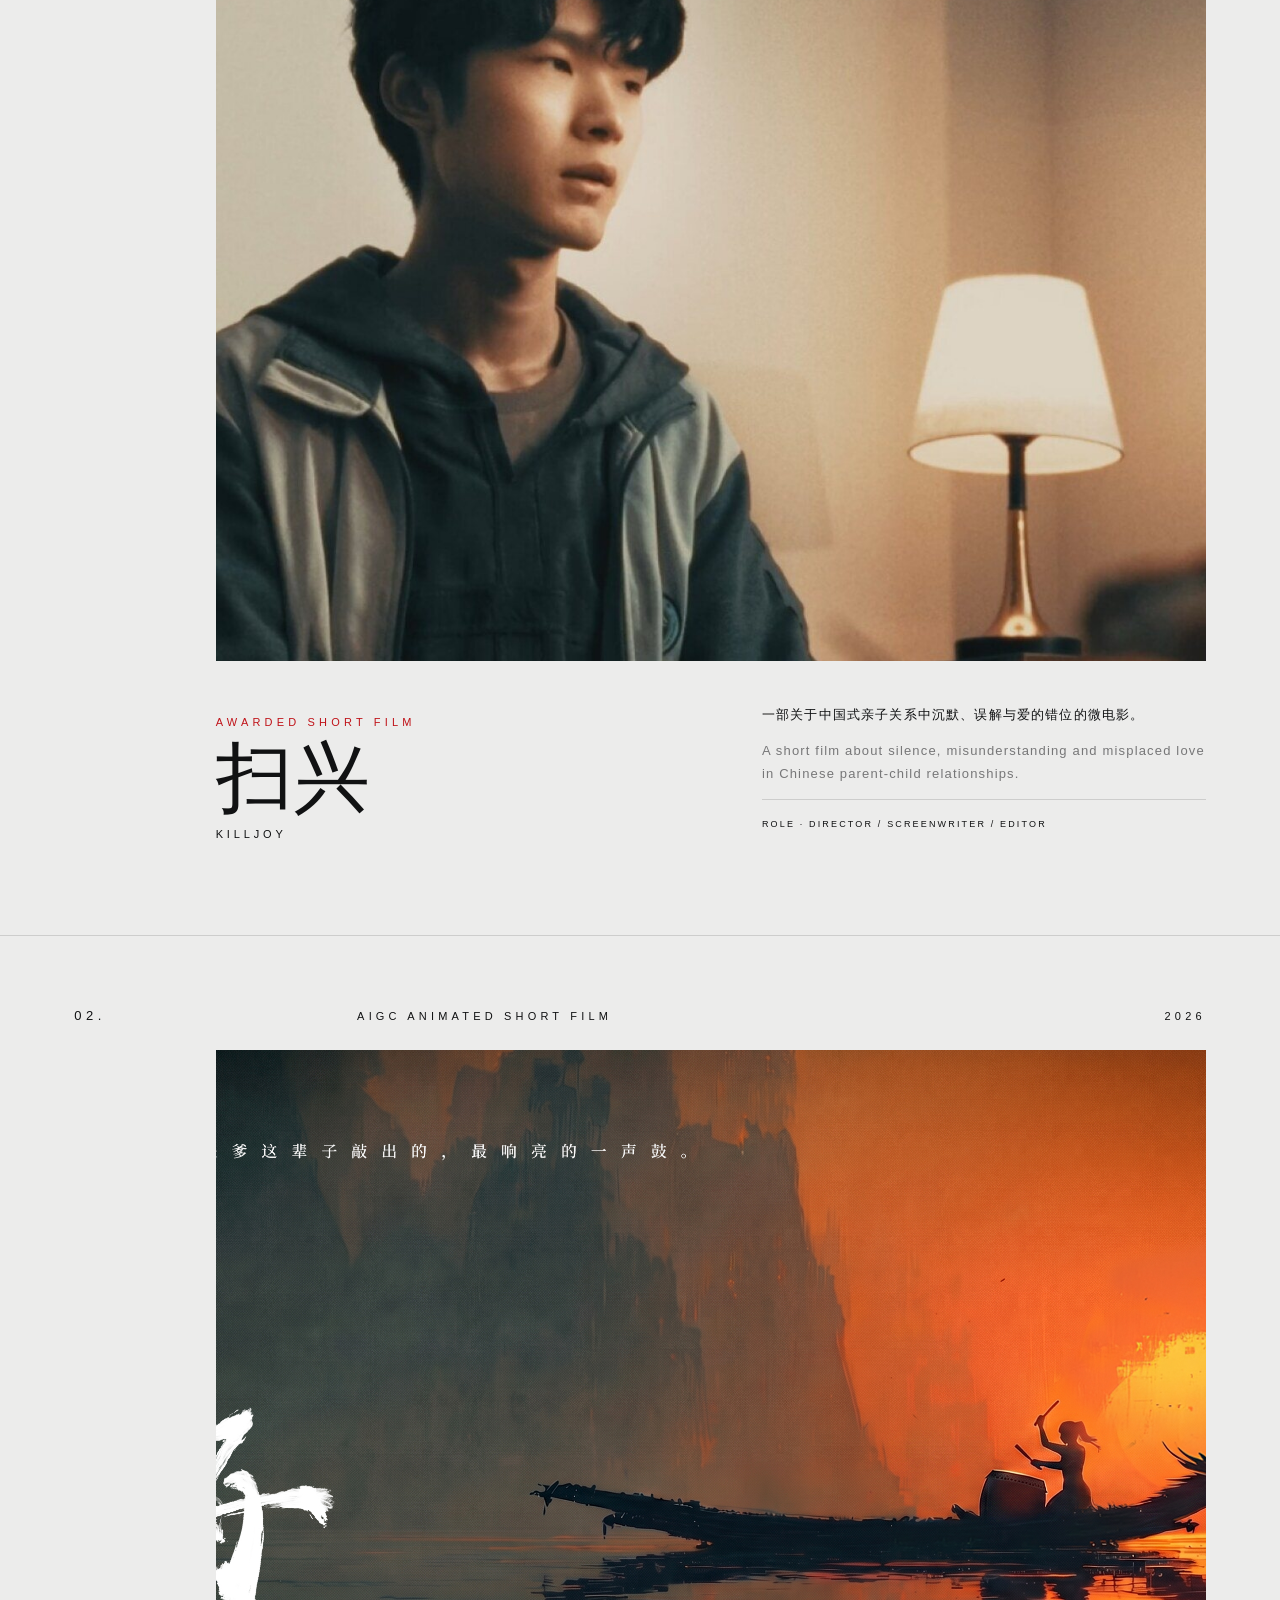
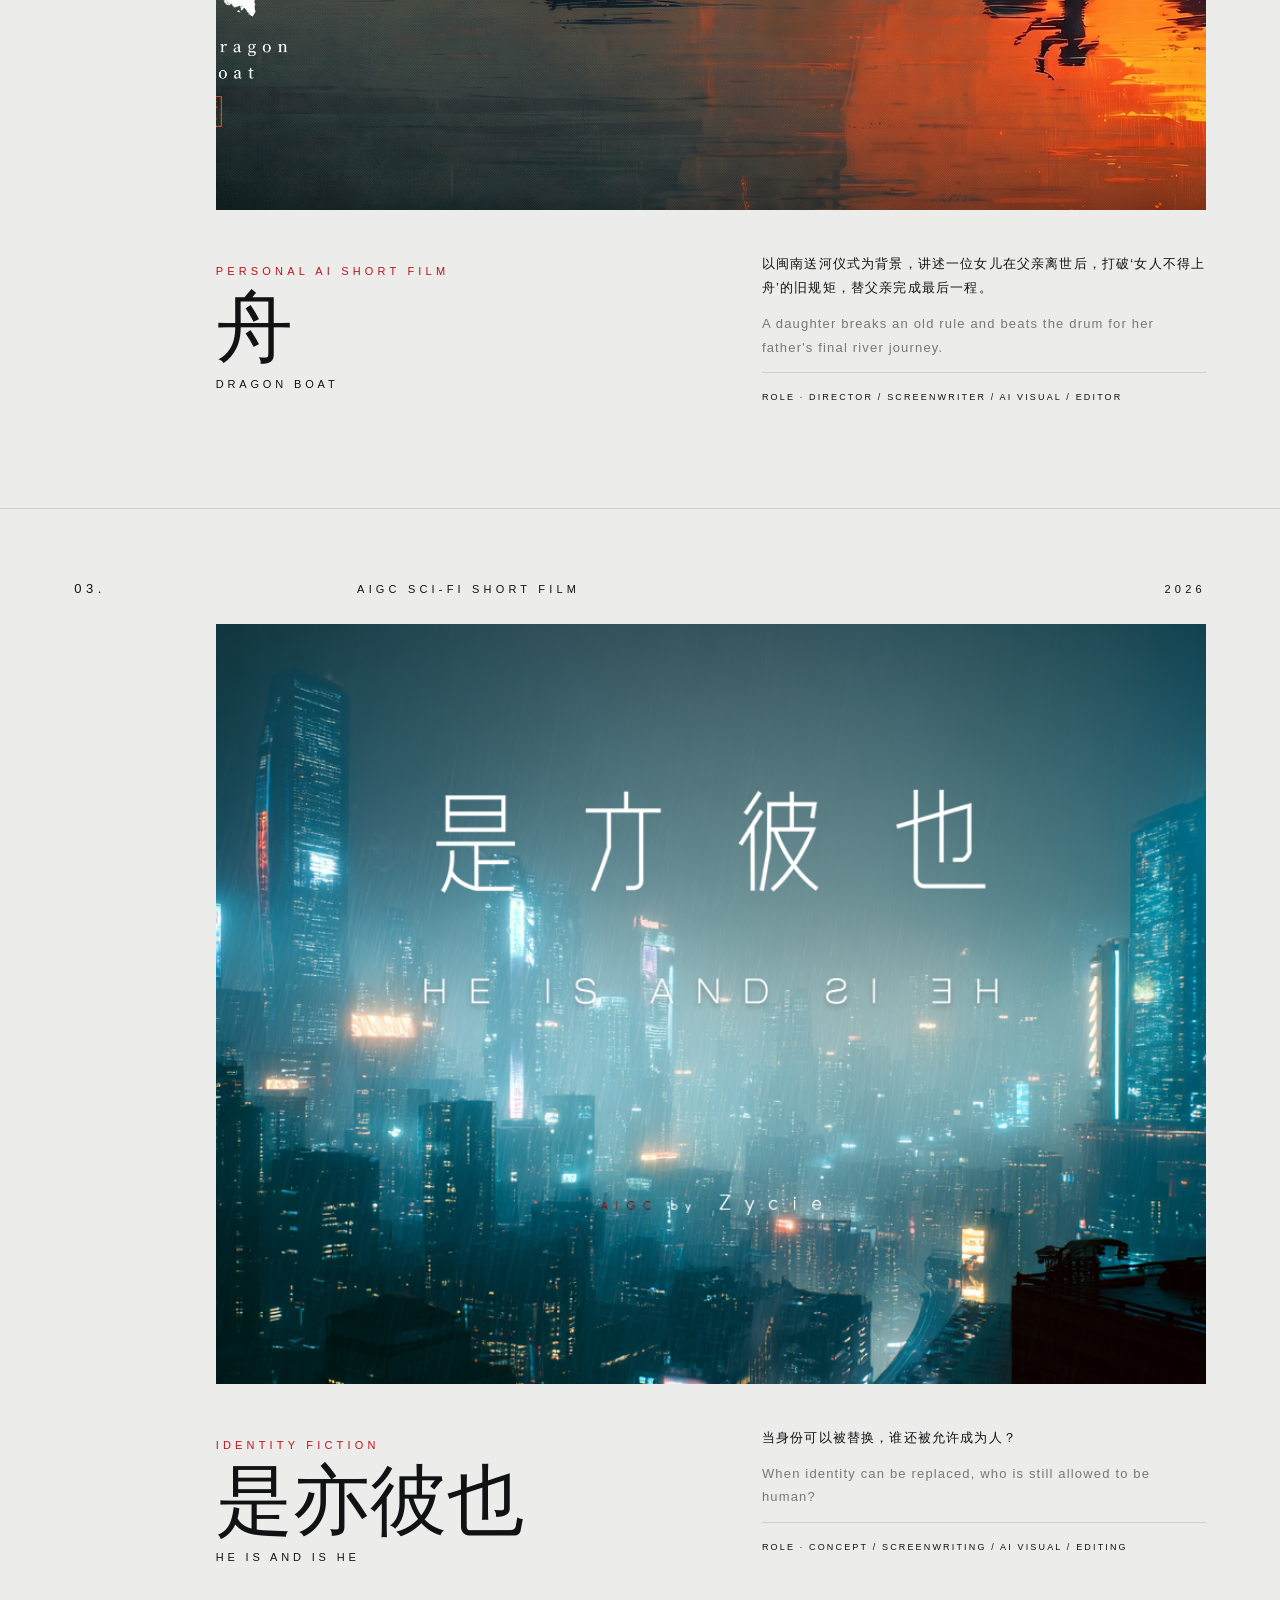
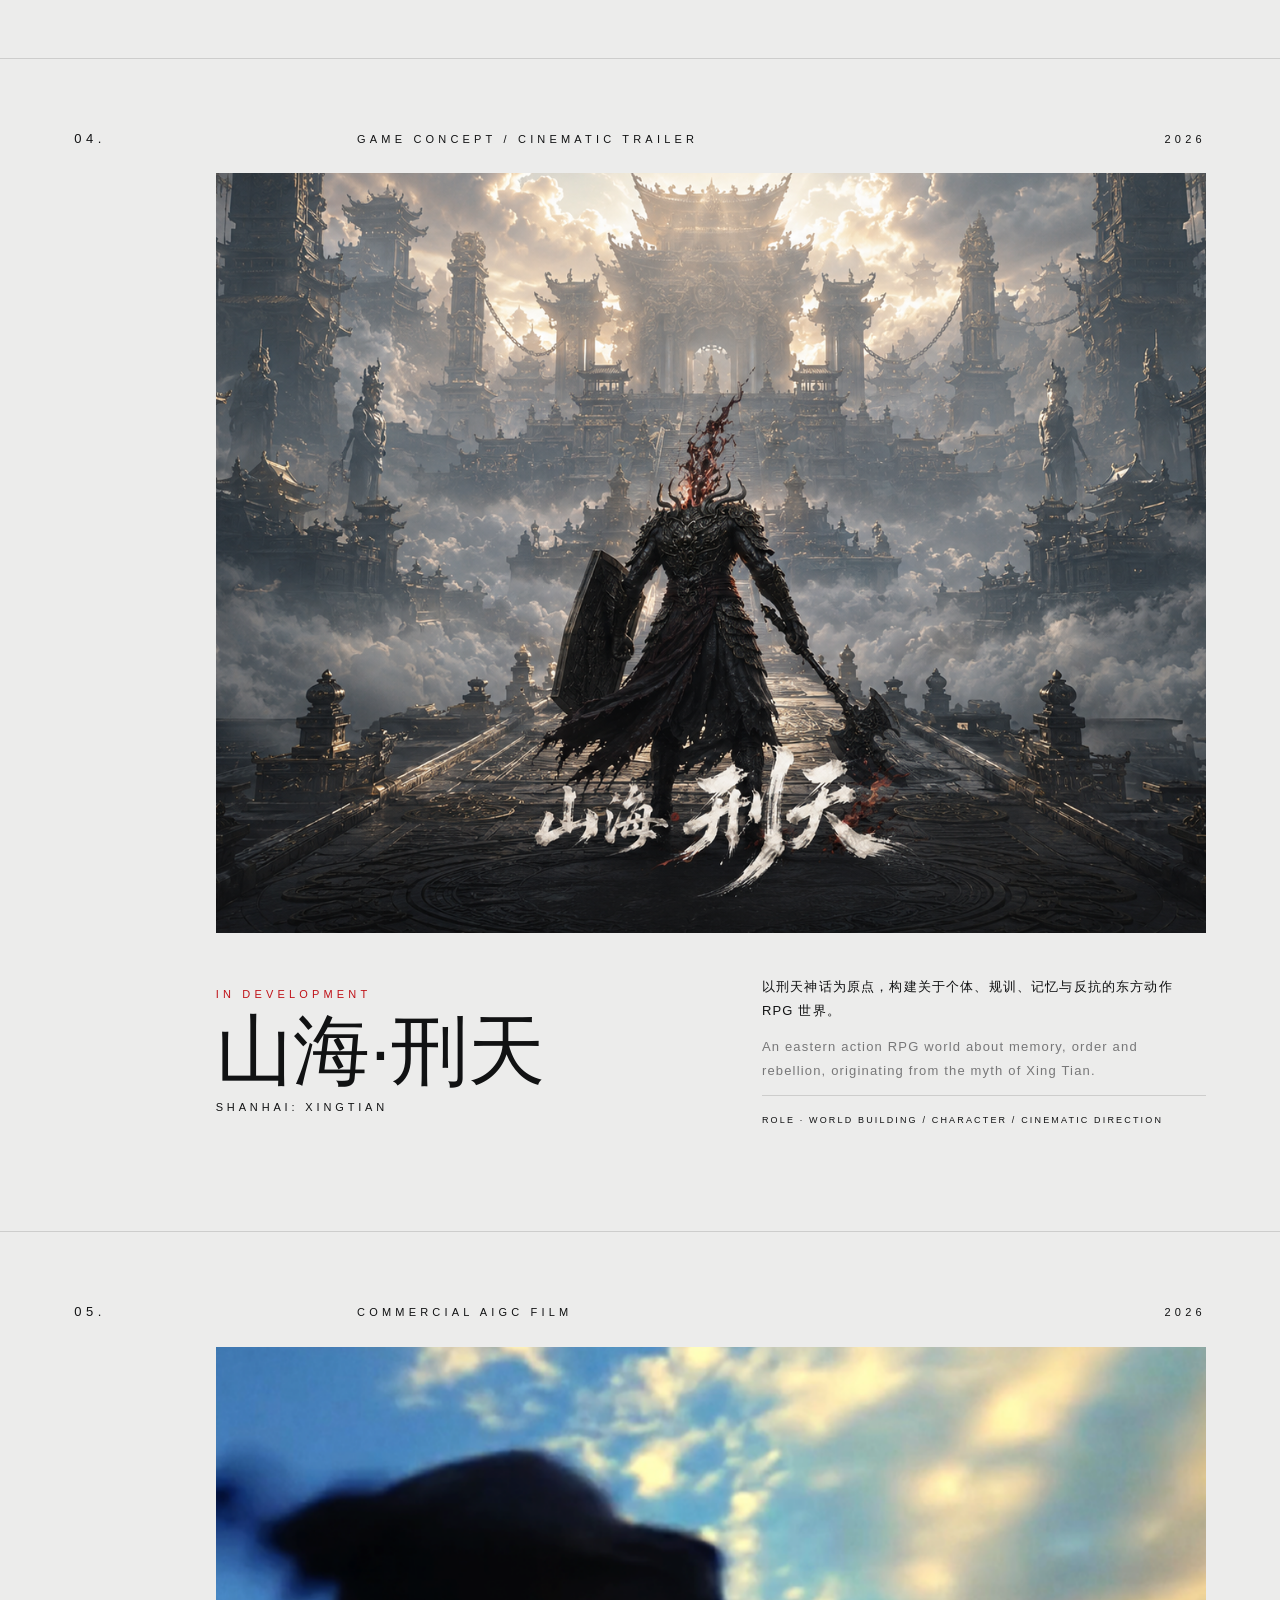
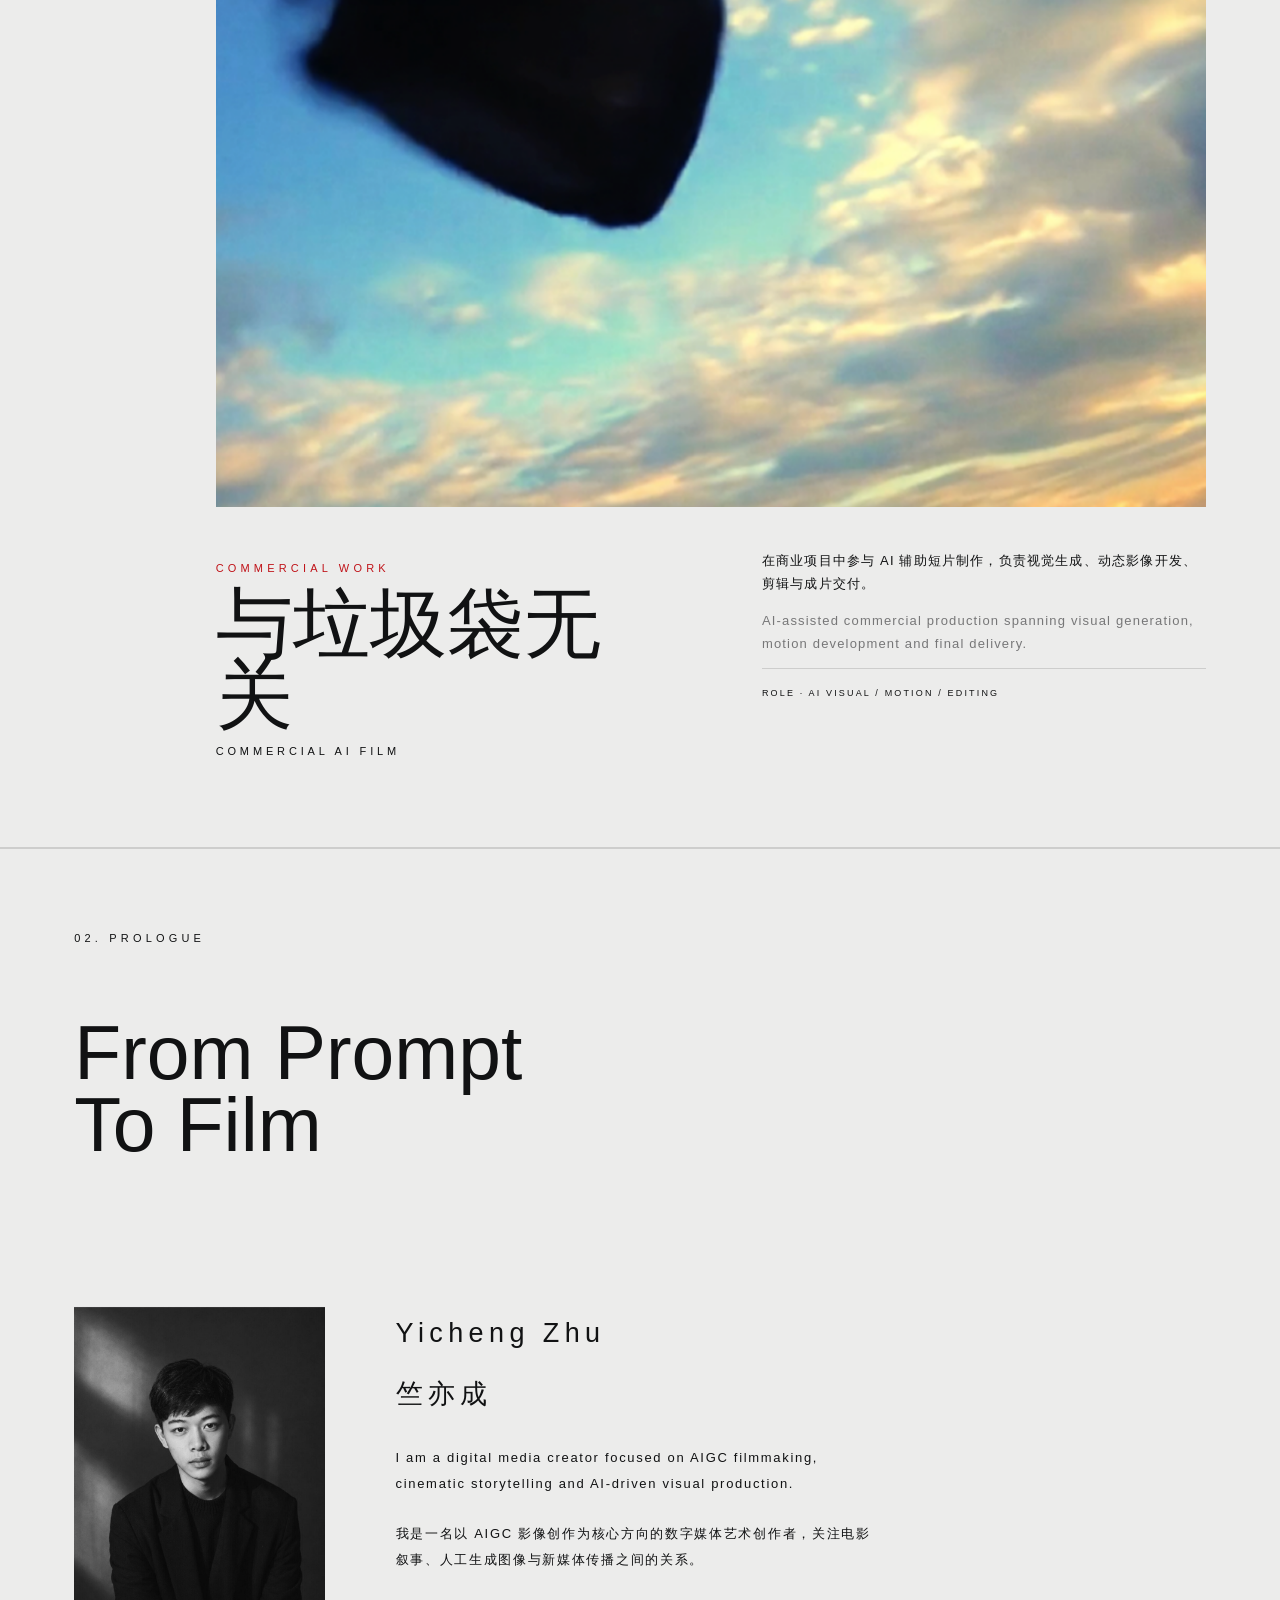
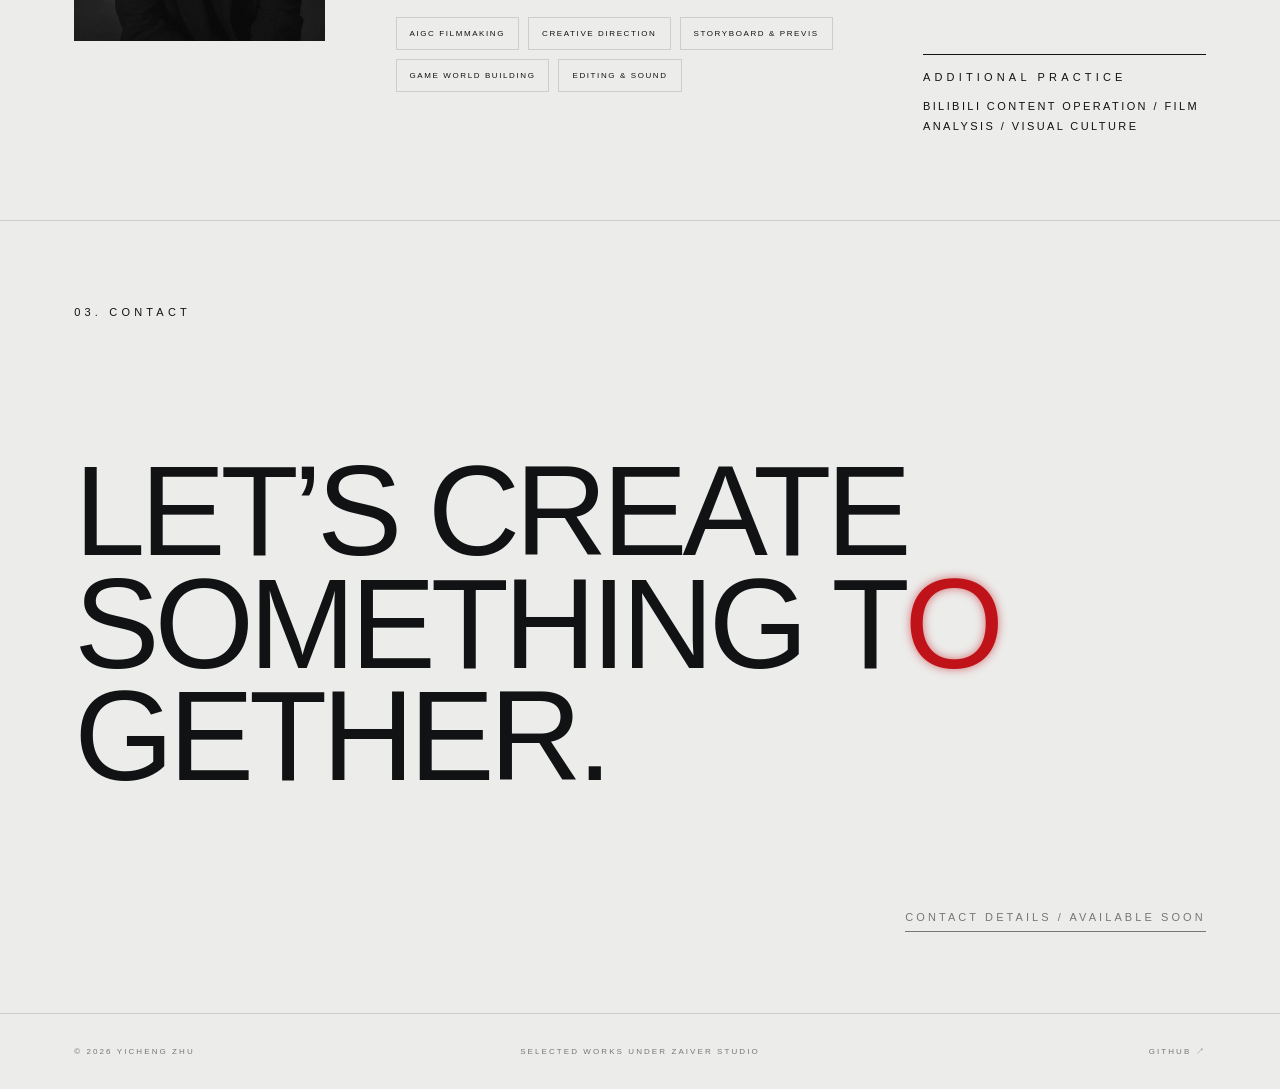
==== commit 0345dc9c: "Add files via upload" ====
--- a/index.html
+++ b/index.html
@@ -5,10 +5,12 @@
     <meta name="viewport" content="width=device-width, initial-scale=1.0" />
     <title>竺亦成 · Film & AI Visual Portfolio</title>
     <link rel="stylesheet" href="styles.css" />
+    <link rel="stylesheet" href="camera-intro.css?v=3" />
   </head>
   <body>
     <div class="desktop-only-message"><span>YICHENG ZHU</span><p>作品集桌面版正在展示中，移动端版本将在下一阶段适配。</p></div>
     <main id="home"></main>
     <script src="app.js?v=2"></script>
+    <script src="camera-intro.js?v=1"></script>
   </body>
 </html>
--- a/camera-intro.css
+++ b/camera-intro.css
@@ -0,0 +1,15 @@
+@property --iris{syntax:"<percentage>";inherits:false;initial-value:150%}
+.camera-boot{--iris:150%;position:fixed;inset:0;z-index:9999;display:grid;place-items:center;overflow:hidden;background:#080909;color:#efefec;pointer-events:none;opacity:1;clip-path:circle(var(--iris) at 50% 50%);-webkit-mask-image:radial-gradient(circle at center,#000 0,#000 calc(var(--iris) - 8%),rgba(0,0,0,.78) calc(var(--iris) - 5%),rgba(0,0,0,.3) calc(var(--iris) - 2%),transparent var(--iris));mask-image:radial-gradient(circle at center,#000 0,#000 calc(var(--iris) - 8%),rgba(0,0,0,.78) calc(var(--iris) - 5%),rgba(0,0,0,.3) calc(var(--iris) - 2%),transparent var(--iris));transition:--iris 1.15s cubic-bezier(.76,0,.24,1),clip-path 1.15s cubic-bezier(.76,0,.24,1),opacity 1.05s ease,visibility 0s 1.15s}
+.camera-boot:before,.camera-boot:after{content:"";position:absolute;inset:0}.camera-boot:before{background:radial-gradient(circle at center,rgba(255,255,255,.045),transparent 34%),linear-gradient(rgba(255,255,255,.018) 1px,transparent 1px);background-size:auto,100% 4px;opacity:0;transition:opacity .45s}.camera-boot:after{inset:50% 0 auto;height:1px;background:#deded9;transform:scaleX(0);opacity:.7;transition:transform .65s cubic-bezier(.7,0,.3,1)}
+.camera-boot.is-on:before{opacity:1}.camera-boot.is-on:after{transform:scaleX(1)}.camera-boot.is-open{--iris:.1%;opacity:0;visibility:hidden}
+.boot-line{position:absolute;left:50%;top:50%;width:1px;height:38px;background:#d8d8d2;transform:translate(-50%,-50%) scaleY(0);transition:transform .35s .18s,opacity .3s .9s}.is-on .boot-line{transform:translate(-50%,-50%) scaleY(1);opacity:0}
+.boot-frame{position:relative;width:88px;height:58px;opacity:0;transform:scale(.86);transition:opacity .25s .48s,transform .7s .48s cubic-bezier(.2,.8,.2,1)}.is-on .boot-frame{opacity:1;transform:scale(1)}.boot-frame i{position:absolute;width:17px;height:17px;border-color:rgba(239,239,236,.78);border-style:solid}.boot-frame i:nth-child(1){left:0;top:0;border-width:1px 0 0 1px}.boot-frame i:nth-child(2){right:0;top:0;border-width:1px 1px 0 0}.boot-frame i:nth-child(3){right:0;bottom:0;border-width:0 1px 1px 0}.boot-frame i:nth-child(4){left:0;bottom:0;border-width:0 0 1px 1px}
+.boot-brand{position:absolute;left:50%;top:calc(50% + 72px);display:flex;flex-direction:column;align-items:center;gap:10px;white-space:nowrap;opacity:0;transform:translate(-50%,8px);transition:opacity .4s .62s,transform .6s .62s}.is-on .boot-brand{opacity:1;transform:translate(-50%,0)}.boot-brand strong{font-size:12px;font-weight:500;letter-spacing:.45em}.boot-brand span,.boot-ready{font:7px Arial,sans-serif;letter-spacing:.34em;color:rgba(239,239,236,.42)}
+.boot-ready{position:absolute;right:32px;bottom:27px;display:flex;align-items:center;gap:9px;opacity:0;transition:opacity .25s .82s}.is-on .boot-ready{opacity:1}.boot-ready b{width:4px;height:4px;border-radius:50%;background:#c01319;box-shadow:0 0 9px rgba(192,19,25,.8)}
+body.camera-is-booting{overflow:hidden}body.camera-is-booting #home{transform:scale(1.015);filter:brightness(.72)}#home{transform:scale(1);filter:none;transition:transform 1.15s cubic-bezier(.2,.8,.2,1),filter 1.15s}
+.site-header nav a,.site-name{position:relative}.site-header nav a:after,.site-name:after{content:"";position:absolute;left:0;right:.28em;bottom:-8px;height:1px;background:currentColor;transform:scaleX(0);transform-origin:right;transition:transform .35s cubic-bezier(.2,.8,.2,1)}.site-header nav a:hover:after,.site-name:hover:after{transform:scaleX(1);transform-origin:left}
+.project-card{transition:background-color .55s}.project-card:hover{background-color:rgba(255,255,255,.2)}.project-index,.project-meta,.project-copy{transition:transform .6s cubic-bezier(.2,.8,.2,1),color .35s}.project-card:hover .project-index{color:var(--red);transform:translateY(-4px)}.project-card:hover .project-meta{transform:translateX(calc(8px + var(--card-x,0)*6px))}.project-card:hover .project-copy{transform:translateY(-5px)}
+.project-hover{overflow:hidden}.project-hover:after{content:"";position:absolute;inset:auto 0 0;height:2px;background:var(--red);transform:scaleX(0);transform-origin:left;transition:transform .38s .08s}.project-visual:hover .project-hover:after{transform:scaleX(1)}.scroll-cue{animation:cameraCue 2.2s ease-in-out infinite}@keyframes cameraCue{50%{transform:translateY(7px)}}
+.blur-letter{display:inline-block;will-change:filter,opacity,text-shadow;animation:lensFocus 6.4s cubic-bezier(.45,0,.55,1) infinite}
+@keyframes lensFocus{0%,16%,100%{filter:blur(0);opacity:1;text-shadow:0 0 6px rgba(192,19,25,.36)}46%,62%{filter:blur(14px);opacity:.58;text-shadow:0 0 30px rgba(192,19,25,.92),0 0 62px rgba(192,19,25,.55),0 0 90px rgba(192,19,25,.22)}88%{filter:blur(0);opacity:1;text-shadow:0 0 6px rgba(192,19,25,.36)}}
+@media(max-width:1023px){.camera-boot{display:none}body.camera-is-booting{overflow:auto}}@media(prefers-reduced-motion:reduce){.camera-boot{display:none!important}body.camera-is-booting{overflow:auto}#home{transform:none!important;filter:none!important}.blur-letter{animation:none!important}}
